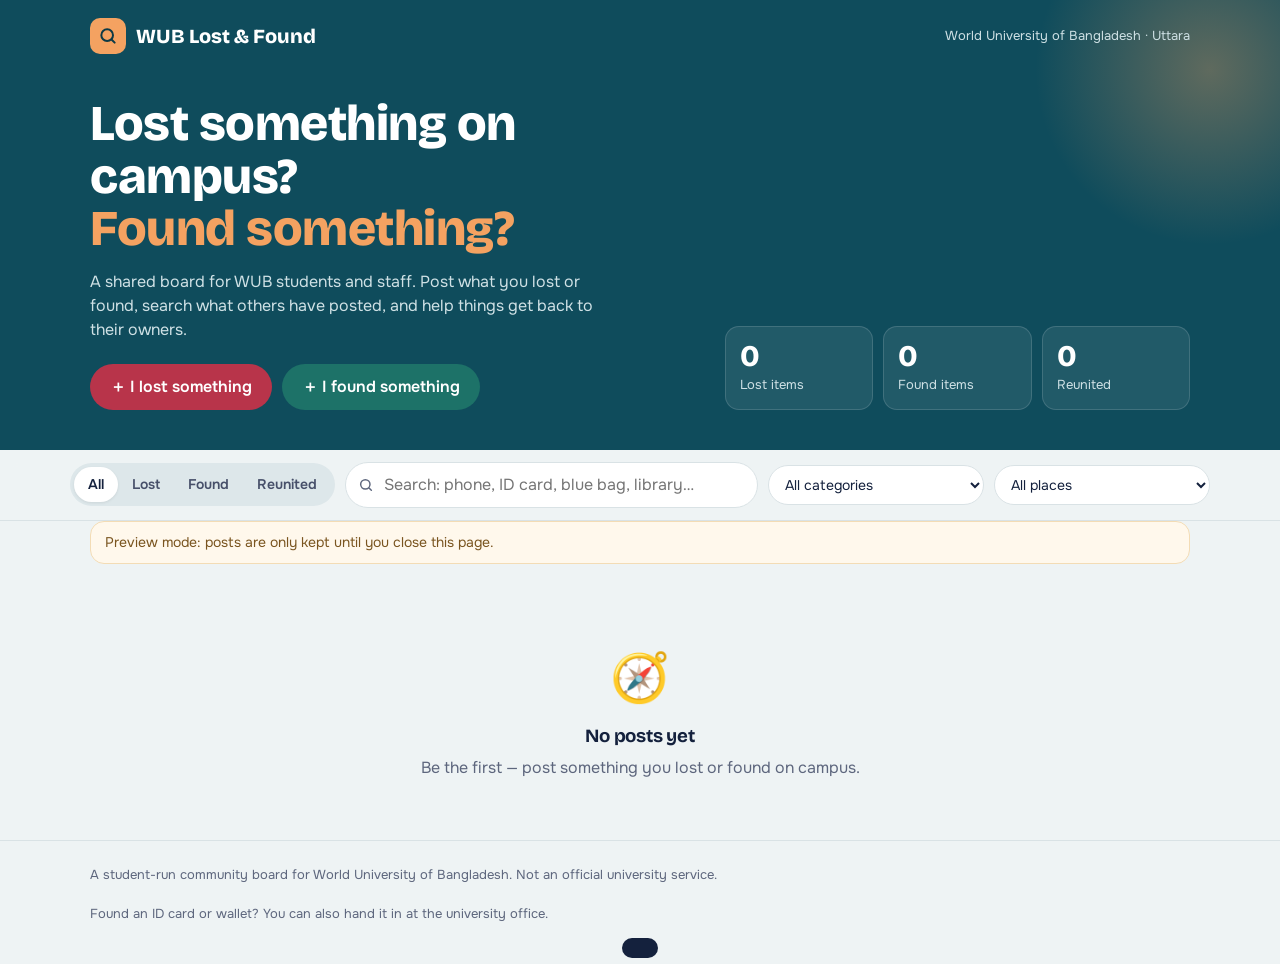
==== index.html @ e3fa084a "Add WUB Lost & Found website Co-Authored-By: Claude Opus 5.5 <noreply@anthropic.com> Claude-Session:" ====
<!DOCTYPE html>
<html lang="en">
<head>
<meta charset="UTF-8">
<meta name="viewport" content="width=device-width, initial-scale=1">
<title>WUB Lost & Found</title>
<link rel="preconnect" href="https://fonts.googleapis.com">
<link rel="preconnect" href="https://fonts.gstatic.com" crossorigin>
<link href="https://fonts.googleapis.com/css2?family=Bricolage+Grotesque:opsz,wght@12..96,600;12..96,800&family=Onest:wght@400;500;600&display=swap" rel="stylesheet">
<style>
:root{
  --ink:#14213d; --ink2:#47506a; --muted:#5d667d;
  --bg:#eef3f4; --card:#ffffff; --line:#d9e2e5;
  --brand:#0f4c5c; --brand2:#0b3a46;
  --lost:#b8344a; --lostbg:#fbe9eb;
  --found:#1d7268; --foundbg:#e3f4f1;
  --done:#5c636b; --donebg:#eceef0;
  --amber:#f4a261;
  --r:14px;
}
*{box-sizing:border-box}
html,body{margin:0}
body{font-family:"Onest",system-ui,sans-serif;color:var(--ink);background:var(--bg);line-height:1.5;-webkit-font-smoothing:antialiased}
h1,h2,h3{font-family:"Bricolage Grotesque","Onest",sans-serif;margin:0;letter-spacing:-.01em}
button,input,select,textarea{font:inherit;color:inherit}
button{cursor:pointer}
.wrap{max-width:1140px;margin:0 auto;padding:0 20px}

/* Header */
header.top{background:var(--brand);color:#fff;position:relative;overflow:hidden}
header.top::after{content:"";position:absolute;right:-120px;top:-120px;width:380px;height:380px;border-radius:50%;background:radial-gradient(circle,rgba(244,162,97,.35),transparent 65%)}
.nav{display:flex;align-items:center;justify-content:space-between;padding:18px 0;position:relative;z-index:1}
.logo{display:flex;align-items:center;gap:10px;font-weight:600}
.logo .mark{width:36px;height:36px;border-radius:10px;background:var(--amber);display:grid;place-items:center;color:var(--brand2)}
.logo b{font-family:"Bricolage Grotesque","Onest",sans-serif;font-size:20px;font-weight:800}
.hero{padding:26px 0 40px;position:relative;z-index:1;display:grid;grid-template-columns:1.3fr 1fr;gap:30px;align-items:end}
.hero h1{font-size:clamp(30px,5vw,50px);font-weight:800;line-height:1.05}
.hero h1 em{font-style:normal;color:var(--amber)}
.hero p{color:#cfe1e5;max-width:520px;margin:14px 0 22px}
.cta{display:flex;gap:10px;flex-wrap:wrap}
.btn{border:0;border-radius:999px;padding:11px 20px;font-weight:600;display:inline-flex;align-items:center;gap:8px;transition:transform .12s,box-shadow .12s}
.btn:active{transform:translateY(1px)}
.btn-lost{background:var(--lost);color:#fff}
.btn-found{background:var(--found);color:#fff}
.btn-ghost{background:transparent;border:1.5px solid var(--line);color:var(--ink)}
.btn-dark{background:var(--ink);color:#fff}
.btn:hover{box-shadow:0 6px 18px rgba(0,0,0,.15)}
.stats{display:grid;grid-template-columns:repeat(3,1fr);gap:10px}
.stat{background:rgba(255,255,255,.08);border:1px solid rgba(255,255,255,.14);border-radius:var(--r);padding:14px}
.stat .n{font-family:"Bricolage Grotesque","Onest",sans-serif;font-size:30px;font-weight:800;line-height:1}
.stat .l{font-size:13px;color:#cfe1e5;margin-top:4px}

/* Toolbar */
.toolbar{position:sticky;top:0;z-index:5;background:rgba(238,243,244,.94);backdrop-filter:blur(8px);border-bottom:1px solid var(--line)}
.tb{display:flex;gap:10px;align-items:center;padding:12px 0;flex-wrap:wrap}
.tabs{display:flex;background:#dde7ea;border-radius:999px;padding:4px}
.tab{border:0;background:transparent;padding:7px 14px;border-radius:999px;font-weight:600;font-size:14px;color:var(--ink2)}
.tab.on{background:#fff;color:var(--ink);box-shadow:0 1px 3px rgba(0,0,0,.08)}
.search{flex:1;min-width:200px;position:relative}
.search input{width:100%;padding:10px 14px 10px 38px;border:1.5px solid var(--line);border-radius:999px;background:#fff}
.search svg{position:absolute;left:13px;top:50%;transform:translateY(-50%);color:var(--muted)}
select.f{padding:9px 12px;border:1.5px solid var(--line);border-radius:999px;background:#fff;font-size:14px}

/* Grid */
main{padding:24px 0 60px}
.notice{background:#fff8ec;border:1px solid #f3dcb5;color:#7a5520;border-radius:var(--r);padding:10px 14px;font-size:14px;margin-bottom:18px;display:none}
.grid{display:grid;grid-template-columns:repeat(auto-fill,minmax(250px,1fr));gap:16px}
.card{background:var(--card);border:1px solid var(--line);border-radius:var(--r);overflow:hidden;display:flex;flex-direction:column;cursor:pointer;transition:transform .15s,box-shadow .15s;text-align:left;padding:0}
.card:hover{transform:translateY(-2px);box-shadow:0 10px 26px rgba(20,33,61,.09)}
.ph{aspect-ratio:4/3;background:#e4ecee;display:grid;place-items:center;position:relative;overflow:hidden}
.ph img{width:100%;height:100%;object-fit:cover}
.ph .ico{font-size:46px;opacity:.55}
.badge{position:absolute;left:10px;top:10px;font-size:12px;font-weight:700;padding:6px 12px;border-radius:999px;text-transform:uppercase;letter-spacing:.04em}
.b-lost{background:var(--lost);color:#fff}
.b-found{background:var(--found);color:#fff}
.b-done{background:var(--done);color:#fff}
.cb{padding:14px 14px 16px;display:flex;flex-direction:column;gap:6px;flex:1}
.cb h3{font-size:17px;font-weight:600;line-height:1.25}
.meta{font-size:13px;color:var(--muted);display:flex;gap:4px;align-items:center}
.cb p{font-size:14px;color:var(--ink2);margin:2px 0 0;display:-webkit-box;-webkit-line-clamp:2;-webkit-box-orient:vertical;overflow:hidden}
.card.resolved{opacity:.7}
.empty{text-align:center;padding:60px 20px;color:var(--muted);grid-column:1/-1}
.empty .big{font-size:48px}
.empty h3{color:var(--ink);margin:8px 0 6px}

/* Modal */
.ov{position:fixed;inset:0;background:rgba(20,33,61,.5);display:none;align-items:flex-start;justify-content:center;z-index:20;padding:30px 14px;overflow-y:auto}
.ov.show{display:flex}
.modal{background:#fff;border-radius:18px;width:100%;max-width:580px;box-shadow:0 30px 70px rgba(0,0,0,.25);overflow:hidden}
.mh{display:flex;justify-content:space-between;align-items:center;padding:18px 22px;border-bottom:1px solid var(--line)}
.mh h2{font-size:22px}
.x{border:0;background:#e9eff1;width:34px;height:34px;border-radius:50%;font-size:18px}
.mb{padding:20px 22px}
.seg{display:grid;grid-template-columns:1fr 1fr;gap:8px;margin-bottom:16px}
.seg label{border:2px solid var(--line);border-radius:12px;padding:12px;cursor:pointer;display:flex;gap:10px;align-items:center;font-weight:600}
.seg input{display:none}
.seg label.lost:has(input:checked){border-color:var(--lost);background:var(--lostbg)}
.seg label.found:has(input:checked){border-color:var(--found);background:var(--foundbg)}
.seg small{display:block;font-weight:400;color:var(--muted);font-size:12px}
.fld{margin-bottom:14px}
.fld label{display:block;font-size:13px;font-weight:600;margin-bottom:5px;color:var(--ink2)}
.fld input,.fld select,.fld textarea{width:100%;padding:10px 12px;border:1.5px solid var(--line);border-radius:10px;background:#fff}
.fld input:focus,.fld select:focus,.fld textarea:focus,.search input:focus{outline:none;border-color:var(--brand)}
.row2{display:grid;grid-template-columns:1fr 1fr;gap:12px}
.hint{font-size:12px;color:var(--muted);margin-top:4px}
.drop{border:2px dashed var(--line);border-radius:12px;padding:16px;text-align:center;color:var(--muted);font-size:14px;cursor:pointer;position:relative}
.drop img{max-height:160px;border-radius:8px;display:block;margin:0 auto 8px}
.drop input{position:absolute;inset:0;opacity:0;cursor:pointer}
.tip{background:#eef6f7;border-radius:10px;padding:10px 12px;font-size:13px;color:var(--brand2);margin-bottom:14px}
.mf{display:flex;justify-content:flex-end;gap:10px;padding:14px 22px;border-top:1px solid var(--line);background:#f6f9fa}
.err{color:var(--lost);font-size:13px;margin-right:auto;align-self:center}

/* Detail */
.dimg{width:100%;max-height:340px;object-fit:cover;display:block;background:#e4ecee}
.dl{display:grid;grid-template-columns:110px 1fr;gap:8px 12px;font-size:14px;margin:14px 0}
.dl dt{color:var(--muted)}
.dl dd{margin:0}
.contact{background:#eef3f4;border-radius:12px;padding:14px;display:flex;justify-content:space-between;align-items:center;gap:10px;flex-wrap:wrap}
.contact b{font-size:16px;word-break:break-all}
.desc{white-space:pre-wrap;color:var(--ink2);font-size:15px}

footer{border-top:1px solid var(--line);padding:24px 0 40px;font-size:13px;color:var(--muted)}
footer .wrap{display:flex;justify-content:space-between;gap:20px;flex-wrap:wrap}
.toast{position:fixed;bottom:22px;left:50%;transform:translateX(-50%) translateY(80px);background:var(--ink);color:#fff;padding:10px 18px;border-radius:999px;font-size:14px;transition:transform .25s;z-index:30}
.toast.show{transform:translateX(-50%) translateY(0)}

@media (max-width:760px){
  .hero{grid-template-columns:1fr}
  .row2{grid-template-columns:1fr}
  .dl{grid-template-columns:90px 1fr}
}
</style>
</head>
<body>

<header class="top">
  <div class="wrap">
    <div class="nav">
      <div class="logo"><span class="mark">
        <svg width="20" height="20" viewBox="0 0 24 24" fill="none" stroke="currentColor" stroke-width="2.4" stroke-linecap="round"><circle cx="11" cy="11" r="7"/><path d="m20 20-3.5-3.5"/></svg>
      </span><b>WUB Lost &amp; Found</b></div>
      <span style="font-size:13px;color:#cfe1e5">World University of Bangladesh · Uttara</span>
    </div>
    <div class="hero">
      <div>
        <h1>Lost something on campus?<br><em>Found something?</em></h1>
        <p>A shared board for WUB students and staff. Post what you lost or found, search what others have posted, and help things get back to their owners.</p>
        <div class="cta">
          <button class="btn btn-lost" data-new="lost">＋ I lost something</button>
          <button class="btn btn-found" data-new="found">＋ I found something</button>
        </div>
      </div>
      <div class="stats">
        <div class="stat"><div class="n" id="sLost">0</div><div class="l">Lost items</div></div>
        <div class="stat"><div class="n" id="sFound">0</div><div class="l">Found items</div></div>
        <div class="stat"><div class="n" id="sDone">0</div><div class="l">Reunited</div></div>
      </div>
    </div>
  </div>
</header>

<div class="toolbar">
  <div class="wrap tb">
    <div class="tabs" role="tablist">
      <button class="tab on" data-tab="all">All</button>
      <button class="tab" data-tab="lost">Lost</button>
      <button class="tab" data-tab="found">Found</button>
      <button class="tab" data-tab="resolved">Reunited</button>
    </div>
    <div class="search">
      <svg width="16" height="16" viewBox="0 0 24 24" fill="none" stroke="currentColor" stroke-width="2.2" stroke-linecap="round"><circle cx="11" cy="11" r="7"/><path d="m20 20-3.5-3.5"/></svg>
      <input id="q" type="search" placeholder="Search: phone, ID card, blue bag, library…">
    </div>
    <select class="f" id="fCat"><option value="">All categories</option></select>
    <select class="f" id="fLoc"><option value="">All places</option></select>
  </div>
</div>

<main class="wrap">
  <div class="notice" id="notice"></div>
  <div class="grid" id="grid"></div>
</main>

<footer>
  <div class="wrap">
    <div>A student-run community board for World University of Bangladesh. Not an official university service.</div>
    <div>Found an ID card or wallet? You can also hand it in at the university office.</div>
  </div>
</footer>

<!-- Post form -->
<div class="ov" id="ovForm">
  <form class="modal" id="form" novalidate>
    <div class="mh"><h2 id="formTitle">New post</h2><button type="button" class="x" data-close>×</button></div>
    <div class="mb">
      <div class="seg">
        <label class="lost"><input type="radio" name="type" value="lost"><span>😟</span><span>I lost it<small>Ask people to look out</small></span></label>
        <label class="found"><input type="radio" name="type" value="found"><span>🙌</span><span>I found it<small>Help it get back home</small></span></label>
      </div>
      <div class="tip" id="tip"></div>
      <div class="fld"><label for="title">What is it? *</label><input id="title" name="title" maxlength="80" placeholder="e.g. Black Samsung phone with cracked cover"></div>
      <div class="row2">
        <div class="fld"><label for="category">Category *</label><select id="category" name="category"></select></div>
        <div class="fld"><label for="date">Date *</label><input id="date" name="date" type="date"></div>
      </div>
      <div class="row2">
        <div class="fld"><label for="location">Where on campus? *</label><select id="location" name="location"></select></div>
        <div class="fld"><label for="place">Exact spot</label><input id="place" name="place" maxlength="60" placeholder="e.g. Room 504, 3rd floor"></div>
      </div>
      <div class="fld"><label for="desc">Description</label><textarea id="desc" name="desc" rows="3" maxlength="600" placeholder="Colour, brand, marks, what was inside…"></textarea>
        <div class="hint" id="descHint"></div></div>
      <div class="fld"><label>Photo (optional)</label>
        <div class="drop" id="drop"><span id="dropTxt">📷 Tap to add a photo</span><input type="file" id="photo" accept="image/*"></div>
      </div>
      <div class="row2">
        <div class="fld"><label for="contactName">Your name *</label><input id="contactName" name="contactName" maxlength="50"></div>
        <div class="fld"><label for="dept">Department</label><select id="dept" name="dept"></select></div>
      </div>
      <div class="fld"><label for="contact">How can people reach you? *</label><input id="contact" name="contact" maxlength="80" placeholder="Phone, WhatsApp, email or Facebook">
        <div class="hint">This is shown on your post so the owner or finder can contact you.</div></div>
    </div>
    <div class="mf"><span class="err" id="err"></span><button type="button" class="btn btn-ghost" data-close>Cancel</button><button type="submit" class="btn btn-dark" id="submit">Post it</button></div>
  </form>
</div>

<!-- Detail -->
<div class="ov" id="ovDetail"><div class="modal" id="detail"></div></div>

<div class="toast" id="toast"></div>

<script>
const CATS = [
  ["phone","📱","Mobile phone"],["wallet","👛","Wallet / Money"],["id","🪪","ID card / Documents"],
  ["keys","🔑","Keys"],["bag","🎒","Bag / Backpack"],["books","📚","Books / Notes"],
  ["electronics","💻","Laptop / Electronics"],["earbuds","🎧","Earbuds / Headphones"],
  ["clothing","🧥","Clothing / Accessories"],["jewelry","💍","Jewellery / Watch"],
  ["bottle","🥤","Water bottle / Tiffin"],["umbrella","☂️","Umbrella"],["other","📦","Other"]
];
const LOCS = ["Classroom","Library","Cafeteria / Canteen","Auditorium","Computer / Science lab","Washroom","Corridor / Stairs / Lift","Main gate / Reception","Parking area","University bus / Transport","Prayer room","Sports / Common room","Outside campus (nearby)","Other"];
const DEPTS = ["","Business Administration","Tourism & Hospitality Management","English","Law","Media Studies & Journalism","Education","Pharmacy","Architecture","Biomedical Engineering & Public Health","Computer Science & Engineering","Textile Engineering & Fashion Design","Mechatronics","Mechanical","Automobile","Electrical & Electronic","Civil","Staff / Faculty member","Visitor"];
const catOf = k => CATS.find(c=>c[0]===k) || CATS[CATS.length-1];

const $ = s => document.querySelector(s);
const el = (tag, attrs={}, ...kids) => { const e=document.createElement(tag); for(const[k,v] of Object.entries(attrs)){ if(k==="class") e.className=v; else if(k==="text") e.textContent=v; else if(k.startsWith("on")) e.addEventListener(k.slice(2),v); else e.setAttribute(k,v);} for(const k of kids) if(k!=null) e.append(k); return e; };

// Fill selects
const opt = (v,t)=>el("option",{value:v,text:t});
CATS.forEach(c=>{ $("#fCat").append(opt(c[0],c[1]+" "+c[2])); $("#category").append(opt(c[0],c[1]+" "+c[2])); });
LOCS.forEach(l=>{ $("#fLoc").append(opt(l,l)); $("#location").append(opt(l,l)); });
DEPTS.forEach(d=>$("#dept").append(opt(d,d||"— Select —")));
$("#category").prepend(opt("","— Select —")); $("#category").value="";
$("#location").prepend(opt("","— Select —")); $("#location").value="";

// State
let posts = [];          // [{id, ...data}]
let db = null, user = null, myId = null, amOwner = false, canWrite = true, assets = null;
let filter = {tab:"all", q:"", cat:"", loc:""};
let localMode = true;

function toast(msg){ const t=$("#toast"); t.textContent=msg; t.classList.add("show"); clearTimeout(t._h); t._h=setTimeout(()=>t.classList.remove("show"),2600); }
function notice(msg){ const n=$("#notice"); if(!msg){n.style.display="none";return;} n.textContent=msg; n.style.display="block"; }
function fmtDate(d){ if(!d) return ""; try{ return new Date(d+"T00:00:00").toLocaleDateString("en-GB",{day:"numeric",month:"short",year:"numeric"});}catch(e){return d;} }
function ago(ts){ if(!ts) return ""; const s=(Date.now()-ts)/1000; if(s<60) return "just now"; if(s<3600) return Math.floor(s/60)+" min ago"; if(s<86400) return Math.floor(s/3600)+" h ago"; const d=Math.floor(s/86400); return d<30? d+" day"+(d>1?"s":"")+" ago" : new Date(ts).toLocaleDateString("en-GB"); }
function photoSrc(p){ if(!p.photo) return null; if(typeof p.photo.assetId==="string" && /^[A-Za-z0-9_-]+$/.test(p.photo.assetId)) return "/_blob/"+p.photo.assetId; if(typeof p.photo.dataUrl==="string" && p.photo.dataUrl.startsWith("data:image/")) return p.photo.dataUrl; return null; }
function canManage(p){ return amOwner || (myId && p.authorId===myId) || (localMode); }

// Render
function render(){
  const q = filter.q.trim().toLowerCase();
  const open = posts.filter(p=>p.status!=="resolved");
  $("#sLost").textContent = open.filter(p=>p.type==="lost").length;
  $("#sFound").textContent = open.filter(p=>p.type==="found").length;
  $("#sDone").textContent = posts.filter(p=>p.status==="resolved").length;

  let list = posts.filter(p=>{
    if(filter.tab==="resolved"){ if(p.status!=="resolved") return false; }
    else { if(p.status==="resolved" && filter.tab!=="all") return false; if(filter.tab!=="all" && p.type!==filter.tab) return false; }
    if(filter.cat && p.category!==filter.cat) return false;
    if(filter.loc && p.location!==filter.loc) return false;
    if(q){ const hay=[p.title,p.desc,p.place,p.location,catOf(p.category)[2]].join(" ").toLowerCase(); if(!q.split(/\s+/).every(w=>hay.includes(w))) return false; }
    return true;
  });
  if(filter.tab==="all") list.sort((a,b)=>(a.status==="resolved")-(b.status==="resolved") || (b.createdAt||0)-(a.createdAt||0));

  const g=$("#grid"); g.replaceChildren();
  if(!list.length){
    const none = !posts.length;
    g.append(el("div",{class:"empty"},
      el("div",{class:"big",text: none?"🧭":"🔍"}),
      el("h3",{text: none?"No posts yet":"Nothing matches"}),
      el("div",{text: none?"Be the first — post something you lost or found on campus.":"Try a different word, or clear the filters."})
    ));
    return;
  }
  for(const p of list){
    const c=catOf(p.category), src=photoSrc(p), done=p.status==="resolved";
    const ph=el("div",{class:"ph"});
    if(src) ph.append(el("img",{src,alt:"",loading:"lazy"})); else ph.append(el("span",{class:"ico",text:c[1]}));
    ph.append(el("span",{class:"badge "+(done?"b-done":p.type==="lost"?"b-lost":"b-found"),text: done?"Reunited":p.type}));
    g.append(el("button",{class:"card"+(done?" resolved":""),onclick:()=>openDetail(p.id)},
      ph,
      el("div",{class:"cb"},
        el("h3",{text:p.title}),
        el("div",{class:"meta",text:"📍 "+p.location+(p.place?" · "+p.place:"")}),
        el("div",{class:"meta",text:"🗓 "+fmtDate(p.date)+"  ·  "+ago(p.createdAt)}),
        p.desc? el("p",{text:p.desc}) : null
      )
    ));
  }
}

// Filters
document.querySelectorAll(".tab").forEach(b=>b.addEventListener("click",()=>{ document.querySelectorAll(".tab").forEach(x=>x.classList.toggle("on",x===b)); filter.tab=b.dataset.tab; render(); }));
$("#q").addEventListener("input",e=>{filter.q=e.target.value;render();});
$("#fCat").addEventListener("change",e=>{filter.cat=e.target.value;render();});
$("#fLoc").addEventListener("change",e=>{filter.loc=e.target.value;render();});

// Modals
function openOv(id){ $(id).classList.add("show"); document.body.style.overflow="hidden"; }
function closeOv(){ document.querySelectorAll(".ov").forEach(o=>o.classList.remove("show")); document.body.style.overflow=""; }
document.querySelectorAll(".ov").forEach(o=>o.addEventListener("click",e=>{ if(e.target===o || e.target.closest("[data-close]")) closeOv(); }));
document.addEventListener("keydown",e=>{ if(e.key==="Escape") closeOv(); });

// Form
let photoBlob=null, photoData=null;
function setType(t){
  $$type(t);
  $("#tip").textContent = t==="found"
    ? "Tip: for ID cards, wallets and phones, don't post every detail (like the ID number or what's inside). Ask the person who contacts you to describe it, so you know it's really theirs."
    : "Tip: add details only the owner would know in your head, but a clear description and photo help people spot it.";
  $("#descHint").textContent = t==="found" ? "Keep one identifying detail secret to check the real owner." : "";
  $("#formTitle").textContent = t==="found" ? "Report a found item" : "Report a lost item";
}
function $$type(t){ document.querySelectorAll('input[name=type]').forEach(r=>r.checked=(r.value===t)); }
document.querySelectorAll('input[name=type]').forEach(r=>r.addEventListener("change",()=>setType(r.value)));
document.querySelectorAll("[data-new]").forEach(b=>b.addEventListener("click",()=>openForm(b.dataset.new)));

function openForm(t){
  if(!canWrite){ toast("You can view posts, but you don't have permission to post on this page."); return; }
  $("#form").reset(); photoBlob=null; photoData=null; $("#err").textContent="";
  $("#drop").querySelector("img")?.remove(); $("#dropTxt").textContent="📷 Tap to add a photo";
  {const t=new Date();t.setMinutes(t.getMinutes()-t.getTimezoneOffset());$("#date").value=t.toISOString().slice(0,10);}
  try{ const saved=JSON.parse(localStorage.getItem("wublf-me")||"{}"); if(saved.n) $("#contactName").value=saved.n; if(saved.c) $("#contact").value=saved.c; if(saved.d) $("#dept").value=saved.d; }catch(e){}
  setType(t); openOv("#ovForm"); setTimeout(()=>$("#title").focus(),50);
}

$("#photo").addEventListener("change",async e=>{
  const f=e.target.files[0]; if(!f) return;
  if(!f.type.startsWith("image/")){ toast("Please choose an image."); return; }
  try{
    const r = await shrink(f, 1000, 0.8);
    photoBlob=r.blob; photoData=r.dataUrl;
    const d=$("#drop"); d.querySelector("img")?.remove();
    d.prepend(el("img",{src:r.dataUrl,alt:"Preview"})); $("#dropTxt").textContent="Tap to change photo";
  }catch(err){ toast("Couldn't read that image."); }
});
function shrink(file,max,q){
  return new Promise((res,rej)=>{
    const img=new Image(); const url=URL.createObjectURL(file);
    img.onload=()=>{ let {width:w,height:h}=img; const s=Math.min(1,max/Math.max(w,h)); w=Math.round(w*s); h=Math.round(h*s);
      const cv=document.createElement("canvas"); cv.width=w; cv.height=h; cv.getContext("2d").drawImage(img,0,0,w,h); URL.revokeObjectURL(url);
      const dataUrl=cv.toDataURL("image/jpeg",q); cv.toBlob(b=>res({blob:b,dataUrl}),"image/jpeg",q); };
    img.onerror=rej; img.src=url;
  });
}
async function smallDataUrl(){ // fallback embed, keep doc well under 256 KiB
  if(!photoData) return null;
  if(photoData.length<170000) return photoData;
  const img=new Image(); img.src=photoData; await img.decode();
  const s=Math.min(1,560/Math.max(img.width,img.height)); const cv=document.createElement("canvas");
  cv.width=Math.round(img.width*s); cv.height=Math.round(img.height*s); cv.getContext("2d").drawImage(img,0,0,cv.width,cv.height);
  const d=cv.toDataURL("image/jpeg",0.7); return d.length<200000? d : null;
}

$("#form").addEventListener("submit",async e=>{
  e.preventDefault();
  const f=e.target, v=n=>(f.elements[n].value||"").trim();
  const type=f.querySelector('input[name=type]:checked')?.value;
  const need=[["title","what the item is"],["category","a category"],["date","the date"],["location","where on campus"],["contactName","your name"],["contact","how to reach you"]];
  if(!type){ $("#err").textContent="Choose lost or found."; return; }
  for(const [n,label] of need){ if(!v(n)){ $("#err").textContent="Please add "+label+"."; f.elements[n].focus(); return; } }
  const btn=$("#submit"); btn.disabled=true; btn.textContent="Posting…"; $("#err").textContent="";
  try{
    let photo=null;
    if(photoBlob && assets){ try{ const a=await assets.upload(photoBlob); photo={assetId:a.id}; }catch(err){ /* fall back */ } }
    if(photoBlob && !photo){ const d=await smallDataUrl(); if(d) photo={dataUrl:d}; }
    const data={ type, title:v("title"), category:v("category"), date:v("date"), location:v("location"), place:v("place"),
      desc:v("desc"), contactName:v("contactName"), contact:v("contact"), dept:v("dept"),
      photo, status:"open", authorId:myId||null, createdAt:Date.now() };
    try{ localStorage.setItem("wublf-me",JSON.stringify({n:data.contactName,c:data.contact,d:data.dept})); }catch(e){}
    if(db){ await db.collection("posts").add(data); }
    else { posts.unshift({id:"local-"+Date.now(),...data}); render(); }
    closeOv(); toast(type==="lost"?"Posted. Fingers crossed! 🤞":"Posted. Thanks for helping! 🙌");
  }catch(err){
    if(err && err.code==="invalid_argument"){ canWrite=false; $("#err").textContent="You don't have permission to post here."; }
    else if(err && err.code==="quota_exceeded"){ $("#err").textContent="The board is full. Ask the owner to clear old posts."; }
    else $("#err").textContent="Couldn't post right now. Please try again.";
  }finally{ btn.disabled=false; btn.textContent="Post it"; }
});

// Detail
function openDetail(id){
  const p=posts.find(x=>x.id===id); if(!p) return;
  const c=catOf(p.category), src=photoSrc(p), done=p.status==="resolved";
  const m=$("#detail"); m.replaceChildren();
  m.append(el("div",{class:"mh"},
    el("div",{}, el("span",{class:"badge "+(done?"b-done":p.type==="lost"?"b-lost":"b-found"),style:"position:static;display:inline-block;margin-bottom:6px",text:done?"Reunited":p.type}), el("h2",{text:p.title})),
    el("button",{class:"x",type:"button","data-close":"",text:"×"})));
  if(src) m.append(el("img",{class:"dimg",src,alt:p.title}));
  const dl=el("dl",{class:"dl"});
  const add=(k,val)=>{ if(val){ dl.append(el("dt",{text:k}),el("dd",{text:val})); } };
  add("Category",c[1]+" "+c[2]); add(p.type==="lost"?"Lost at":"Found at",p.location+(p.place?" — "+p.place:""));
  add("Date",fmtDate(p.date)); add("Posted",ago(p.createdAt)); add("Posted by",p.contactName+(p.dept?" · "+p.dept:""));
  const body=el("div",{class:"mb"}, dl);
  if(p.desc) body.append(el("div",{class:"desc",text:p.desc}));
  if(!done){
    const copyBtn=el("button",{class:"btn btn-dark",type:"button",text:"Copy",onclick:async()=>{ try{ await navigator.clipboard.writeText(p.contact); toast("Copied"); }catch(e){ toast("Select the text to copy it"); } }});
    body.append(el("div",{style:"height:14px"}),
      el("div",{class:"contact"}, el("div",{}, el("div",{style:"font-size:12px;color:var(--muted)",text: p.type==="lost"?"Seen it? Contact the owner":"Is it yours? Contact the finder"}), el("b",{text:p.contact})), copyBtn));
    if(p.type==="found") body.append(el("div",{class:"hint",style:"margin-top:8px",text:"Be ready to describe the item so the finder knows it's yours."}));
  } else {
    body.append(el("div",{class:"tip",style:"margin-top:14px",text:"🎉 This item has been returned to its owner."}));
  }
  m.append(body);
  if(canManage(p) && canWrite){
    const foot=el("div",{class:"mf"});
    foot.append(el("button",{class:"btn btn-ghost",type:"button",text:"Delete post",style:"margin-right:auto;color:var(--lost)",onclick:()=>confirmDel(p,foot)}));
    foot.append(el("button",{class:"btn btn-found",type:"button",text: done?"Mark as still open":"✓ Mark as reunited",onclick:()=>setStatus(p, done?"open":"resolved")}));
    m.append(foot);
  }
  openOv("#ovDetail");
}
function confirmDel(p,foot){
  foot.replaceChildren(el("span",{class:"err",style:"color:var(--ink2)",text:"Delete this post for everyone?"}),
    el("button",{class:"btn btn-ghost",type:"button",text:"Keep",onclick:()=>openDetail(p.id)}),
    el("button",{class:"btn btn-lost",type:"button",text:"Delete",onclick:async()=>{
      try{ if(db) await db.collection("posts").doc(p.id).delete(); else { posts=posts.filter(x=>x.id!==p.id); render(); } closeOv(); toast("Post deleted"); }
      catch(e){ toast("Couldn't delete it."); }
    }}));
}
async function setStatus(p,status){
  try{ if(db) await db.collection("posts").doc(p.id).update({status}); else { p.status=status; render(); }
    closeOv(); toast(status==="resolved"?"Marked as reunited 🎉":"Marked as open"); }
  catch(e){ toast("Couldn't update it."); }
}

render();

// Connect to shared storage
(async function connect(){
  if(!window.claude || typeof window.claude.use!=="function"){ notice("Preview mode: posts are only kept until you close this page."); return; }
  try{ user = await window.claude.use("user"); }catch(e){ user=null; }
  try{ db = await window.claude.use("db"); }catch(e){ db=null; }
  if(!db){ notice("Preview mode: sign in to see and share posts. Anything posted now is only kept until you close this page."); return; }
  localMode=false;
  try{ myId = user ? await user.id() : null; }catch(e){}
  try{ amOwner = user ? !!(await user.isOwner()) : false; }catch(e){}
  try{ const w = user ? await user.can("data.write") : null; if(w===false) canWrite=false; }catch(e){}
  try{ assets = await window.claude.use("assets"); }catch(e){ assets=null; }
  if(!canWrite){ document.querySelectorAll("[data-new]").forEach(b=>b.style.display="none"); }

  $("#grid").replaceChildren(el("div",{class:"empty"},el("div",{class:"big",text:"⏳"}),el("h3",{text:"Loading posts…"})));
  let timer=setTimeout(()=>notice("Posts can't be reached right now. They'll appear when the connection is back."),10000);
  db.collection("posts").orderBy("createdAt","desc").limit(500).onSnapshot(snap=>{
    posts = snap.docs.map(d=>{ const x=d.data()||{}; return {id:d.id, ...x}; })
      .filter(p=>(p.type==="lost"||p.type==="found") && typeof p.title==="string");
    if(!snap.metadata.fromCache){ clearTimeout(timer); notice(""); }
    render();
  }, err=>{ clearTimeout(timer); notice("Posts can't be loaded right now."); render(); });
})();
</script>
</body>
</html>
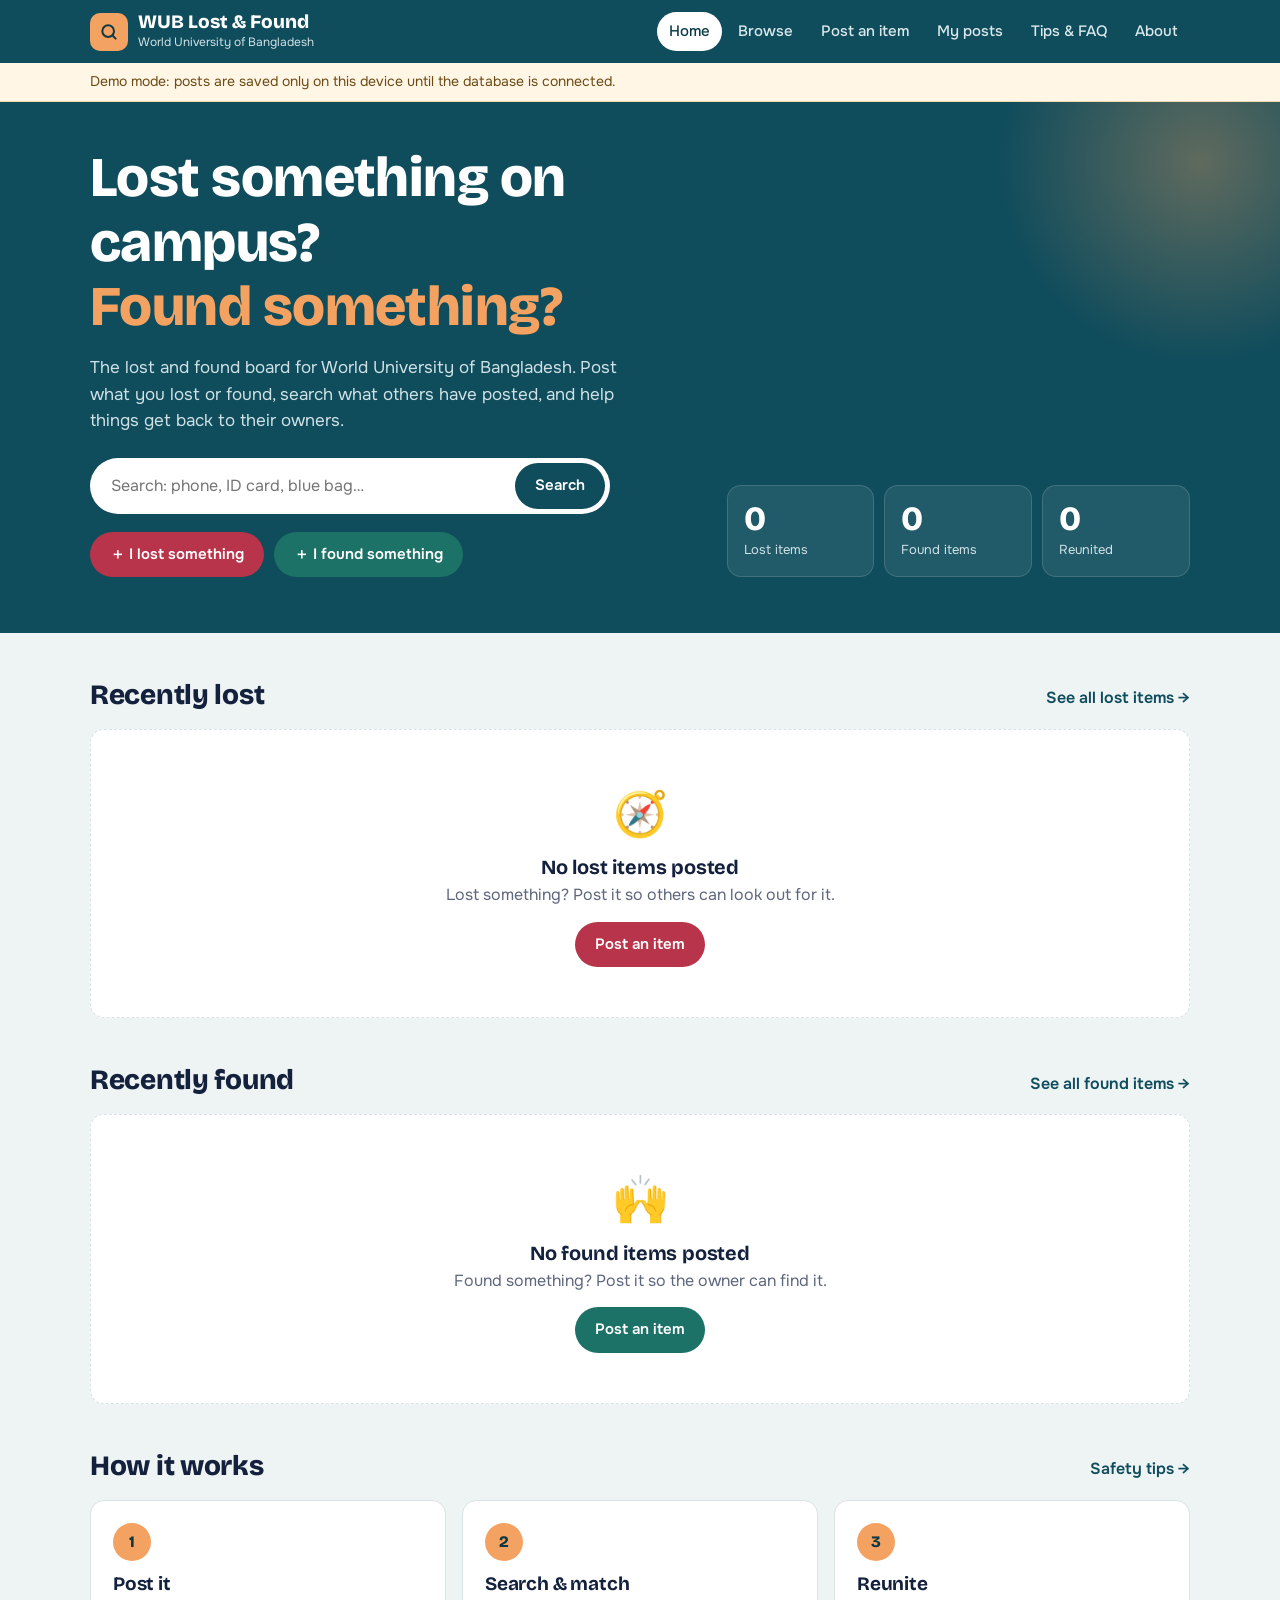
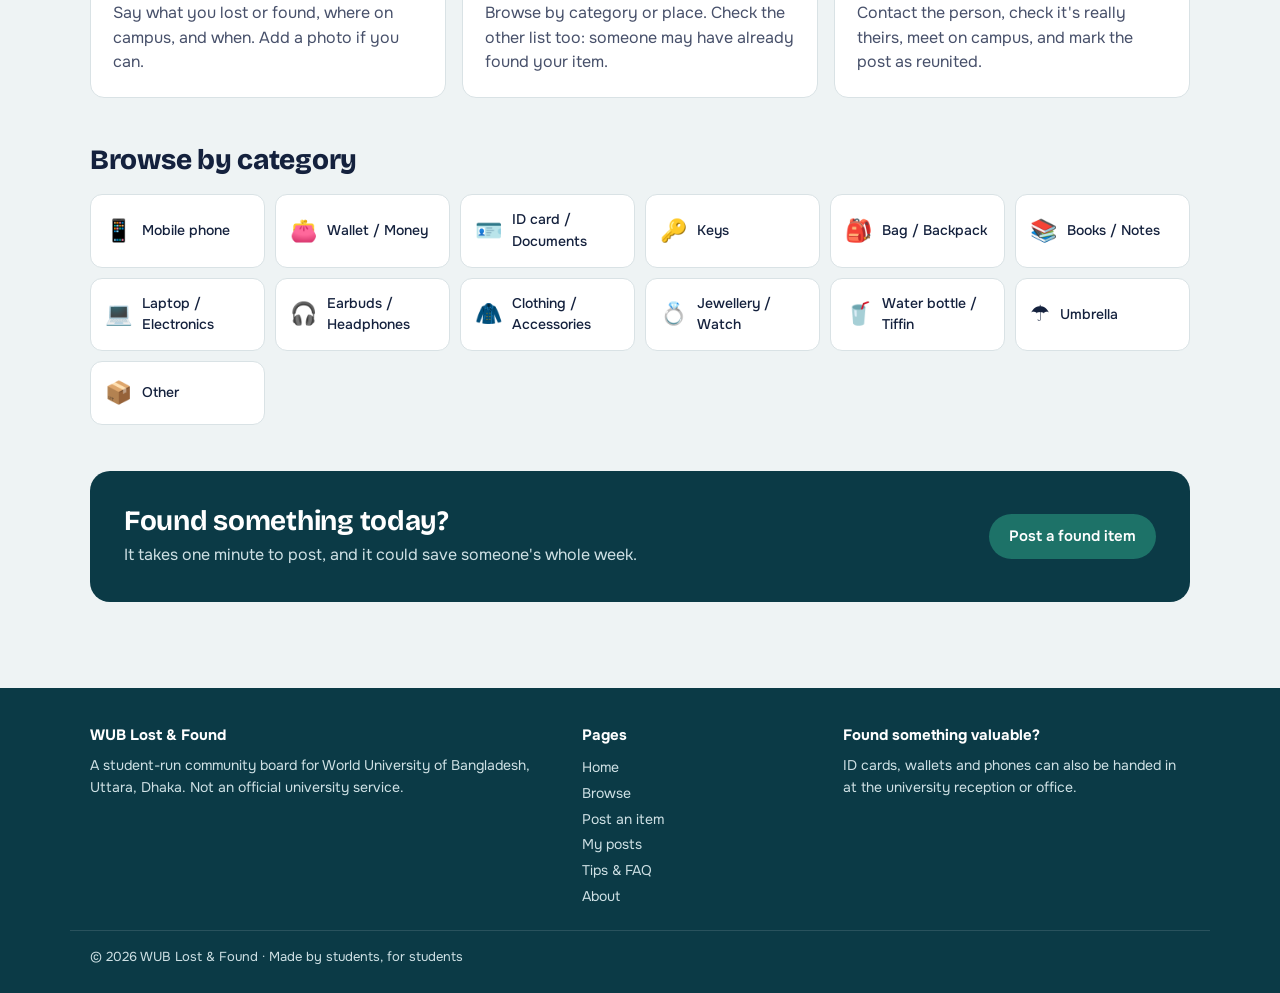
==== commit c9b749f4: "Turn into a full multi-page website Home, browse, post, item details, my posts, tips & FAQ, about an" ====
--- a/index.html
+++ b/index.html
@@ -3,471 +3,106 @@
 <head>
 <meta charset="UTF-8">
 <meta name="viewport" content="width=device-width, initial-scale=1">
-<title>WUB Lost & Found</title>
+<title>WUB Lost __TITLE__amp; Found · World University of Bangladesh</title>
+<meta name="description" content="Lost and found board for World University of Bangladesh students. Post lost or found items on campus and help them get back to their owners.">
+<meta name="theme-color" content="#0f4c5c">
+<link rel="icon" href="data:image/svg+xml,%3Csvg xmlns='http://www.w3.org/2000/svg' viewBox='0 0 32 32'%3E%3Crect width='32' height='32' rx='8' fill='%23f4a261'/%3E%3Ccircle cx='14.5' cy='14.5' r='7' fill='none' stroke='%230b3a46' stroke-width='3'/%3E%3Cpath d='m20 20 5 5' stroke='%230b3a46' stroke-width='3' stroke-linecap='round'/%3E%3C/svg%3E">
 <link rel="preconnect" href="https://fonts.googleapis.com">
 <link rel="preconnect" href="https://fonts.gstatic.com" crossorigin>
 <link href="https://fonts.googleapis.com/css2?family=Bricolage+Grotesque:opsz,wght@12..96,600;12..96,800&family=Onest:wght@400;500;600&display=swap" rel="stylesheet">
-<style>
-:root{
-  --ink:#14213d; --ink2:#47506a; --muted:#5d667d;
-  --bg:#eef3f4; --card:#ffffff; --line:#d9e2e5;
-  --brand:#0f4c5c; --brand2:#0b3a46;
-  --lost:#b8344a; --lostbg:#fbe9eb;
-  --found:#1d7268; --foundbg:#e3f4f1;
-  --done:#5c636b; --donebg:#eceef0;
-  --amber:#f4a261;
-  --r:14px;
-}
-*{box-sizing:border-box}
-html,body{margin:0}
-body{font-family:"Onest",system-ui,sans-serif;color:var(--ink);background:var(--bg);line-height:1.5;-webkit-font-smoothing:antialiased}
-h1,h2,h3{font-family:"Bricolage Grotesque","Onest",sans-serif;margin:0;letter-spacing:-.01em}
-button,input,select,textarea{font:inherit;color:inherit}
-button{cursor:pointer}
-.wrap{max-width:1140px;margin:0 auto;padding:0 20px}
-
-/* Header */
-header.top{background:var(--brand);color:#fff;position:relative;overflow:hidden}
-header.top::after{content:"";position:absolute;right:-120px;top:-120px;width:380px;height:380px;border-radius:50%;background:radial-gradient(circle,rgba(244,162,97,.35),transparent 65%)}
-.nav{display:flex;align-items:center;justify-content:space-between;padding:18px 0;position:relative;z-index:1}
-.logo{display:flex;align-items:center;gap:10px;font-weight:600}
-.logo .mark{width:36px;height:36px;border-radius:10px;background:var(--amber);display:grid;place-items:center;color:var(--brand2)}
-.logo b{font-family:"Bricolage Grotesque","Onest",sans-serif;font-size:20px;font-weight:800}
-.hero{padding:26px 0 40px;position:relative;z-index:1;display:grid;grid-template-columns:1.3fr 1fr;gap:30px;align-items:end}
-.hero h1{font-size:clamp(30px,5vw,50px);font-weight:800;line-height:1.05}
-.hero h1 em{font-style:normal;color:var(--amber)}
-.hero p{color:#cfe1e5;max-width:520px;margin:14px 0 22px}
-.cta{display:flex;gap:10px;flex-wrap:wrap}
-.btn{border:0;border-radius:999px;padding:11px 20px;font-weight:600;display:inline-flex;align-items:center;gap:8px;transition:transform .12s,box-shadow .12s}
-.btn:active{transform:translateY(1px)}
-.btn-lost{background:var(--lost);color:#fff}
-.btn-found{background:var(--found);color:#fff}
-.btn-ghost{background:transparent;border:1.5px solid var(--line);color:var(--ink)}
-.btn-dark{background:var(--ink);color:#fff}
-.btn:hover{box-shadow:0 6px 18px rgba(0,0,0,.15)}
-.stats{display:grid;grid-template-columns:repeat(3,1fr);gap:10px}
-.stat{background:rgba(255,255,255,.08);border:1px solid rgba(255,255,255,.14);border-radius:var(--r);padding:14px}
-.stat .n{font-family:"Bricolage Grotesque","Onest",sans-serif;font-size:30px;font-weight:800;line-height:1}
-.stat .l{font-size:13px;color:#cfe1e5;margin-top:4px}
-
-/* Toolbar */
-.toolbar{position:sticky;top:0;z-index:5;background:rgba(238,243,244,.94);backdrop-filter:blur(8px);border-bottom:1px solid var(--line)}
-.tb{display:flex;gap:10px;align-items:center;padding:12px 0;flex-wrap:wrap}
-.tabs{display:flex;background:#dde7ea;border-radius:999px;padding:4px}
-.tab{border:0;background:transparent;padding:7px 14px;border-radius:999px;font-weight:600;font-size:14px;color:var(--ink2)}
-.tab.on{background:#fff;color:var(--ink);box-shadow:0 1px 3px rgba(0,0,0,.08)}
-.search{flex:1;min-width:200px;position:relative}
-.search input{width:100%;padding:10px 14px 10px 38px;border:1.5px solid var(--line);border-radius:999px;background:#fff}
-.search svg{position:absolute;left:13px;top:50%;transform:translateY(-50%);color:var(--muted)}
-select.f{padding:9px 12px;border:1.5px solid var(--line);border-radius:999px;background:#fff;font-size:14px}
-
-/* Grid */
-main{padding:24px 0 60px}
-.notice{background:#fff8ec;border:1px solid #f3dcb5;color:#7a5520;border-radius:var(--r);padding:10px 14px;font-size:14px;margin-bottom:18px;display:none}
-.grid{display:grid;grid-template-columns:repeat(auto-fill,minmax(250px,1fr));gap:16px}
-.card{background:var(--card);border:1px solid var(--line);border-radius:var(--r);overflow:hidden;display:flex;flex-direction:column;cursor:pointer;transition:transform .15s,box-shadow .15s;text-align:left;padding:0}
-.card:hover{transform:translateY(-2px);box-shadow:0 10px 26px rgba(20,33,61,.09)}
-.ph{aspect-ratio:4/3;background:#e4ecee;display:grid;place-items:center;position:relative;overflow:hidden}
-.ph img{width:100%;height:100%;object-fit:cover}
-.ph .ico{font-size:46px;opacity:.55}
-.badge{position:absolute;left:10px;top:10px;font-size:12px;font-weight:700;padding:6px 12px;border-radius:999px;text-transform:uppercase;letter-spacing:.04em}
-.b-lost{background:var(--lost);color:#fff}
-.b-found{background:var(--found);color:#fff}
-.b-done{background:var(--done);color:#fff}
-.cb{padding:14px 14px 16px;display:flex;flex-direction:column;gap:6px;flex:1}
-.cb h3{font-size:17px;font-weight:600;line-height:1.25}
-.meta{font-size:13px;color:var(--muted);display:flex;gap:4px;align-items:center}
-.cb p{font-size:14px;color:var(--ink2);margin:2px 0 0;display:-webkit-box;-webkit-line-clamp:2;-webkit-box-orient:vertical;overflow:hidden}
-.card.resolved{opacity:.7}
-.empty{text-align:center;padding:60px 20px;color:var(--muted);grid-column:1/-1}
-.empty .big{font-size:48px}
-.empty h3{color:var(--ink);margin:8px 0 6px}
-
-/* Modal */
-.ov{position:fixed;inset:0;background:rgba(20,33,61,.5);display:none;align-items:flex-start;justify-content:center;z-index:20;padding:30px 14px;overflow-y:auto}
-.ov.show{display:flex}
-.modal{background:#fff;border-radius:18px;width:100%;max-width:580px;box-shadow:0 30px 70px rgba(0,0,0,.25);overflow:hidden}
-.mh{display:flex;justify-content:space-between;align-items:center;padding:18px 22px;border-bottom:1px solid var(--line)}
-.mh h2{font-size:22px}
-.x{border:0;background:#e9eff1;width:34px;height:34px;border-radius:50%;font-size:18px}
-.mb{padding:20px 22px}
-.seg{display:grid;grid-template-columns:1fr 1fr;gap:8px;margin-bottom:16px}
-.seg label{border:2px solid var(--line);border-radius:12px;padding:12px;cursor:pointer;display:flex;gap:10px;align-items:center;font-weight:600}
-.seg input{display:none}
-.seg label.lost:has(input:checked){border-color:var(--lost);background:var(--lostbg)}
-.seg label.found:has(input:checked){border-color:var(--found);background:var(--foundbg)}
-.seg small{display:block;font-weight:400;color:var(--muted);font-size:12px}
-.fld{margin-bottom:14px}
-.fld label{display:block;font-size:13px;font-weight:600;margin-bottom:5px;color:var(--ink2)}
-.fld input,.fld select,.fld textarea{width:100%;padding:10px 12px;border:1.5px solid var(--line);border-radius:10px;background:#fff}
-.fld input:focus,.fld select:focus,.fld textarea:focus,.search input:focus{outline:none;border-color:var(--brand)}
-.row2{display:grid;grid-template-columns:1fr 1fr;gap:12px}
-.hint{font-size:12px;color:var(--muted);margin-top:4px}
-.drop{border:2px dashed var(--line);border-radius:12px;padding:16px;text-align:center;color:var(--muted);font-size:14px;cursor:pointer;position:relative}
-.drop img{max-height:160px;border-radius:8px;display:block;margin:0 auto 8px}
-.drop input{position:absolute;inset:0;opacity:0;cursor:pointer}
-.tip{background:#eef6f7;border-radius:10px;padding:10px 12px;font-size:13px;color:var(--brand2);margin-bottom:14px}
-.mf{display:flex;justify-content:flex-end;gap:10px;padding:14px 22px;border-top:1px solid var(--line);background:#f6f9fa}
-.err{color:var(--lost);font-size:13px;margin-right:auto;align-self:center}
-
-/* Detail */
-.dimg{width:100%;max-height:340px;object-fit:cover;display:block;background:#e4ecee}
-.dl{display:grid;grid-template-columns:110px 1fr;gap:8px 12px;font-size:14px;margin:14px 0}
-.dl dt{color:var(--muted)}
-.dl dd{margin:0}
-.contact{background:#eef3f4;border-radius:12px;padding:14px;display:flex;justify-content:space-between;align-items:center;gap:10px;flex-wrap:wrap}
-.contact b{font-size:16px;word-break:break-all}
-.desc{white-space:pre-wrap;color:var(--ink2);font-size:15px}
-
-footer{border-top:1px solid var(--line);padding:24px 0 40px;font-size:13px;color:var(--muted)}
-footer .wrap{display:flex;justify-content:space-between;gap:20px;flex-wrap:wrap}
-.toast{position:fixed;bottom:22px;left:50%;transform:translateX(-50%) translateY(80px);background:var(--ink);color:#fff;padding:10px 18px;border-radius:999px;font-size:14px;transition:transform .25s;z-index:30}
-.toast.show{transform:translateX(-50%) translateY(0)}
-
-@media (max-width:760px){
-  .hero{grid-template-columns:1fr}
-  .row2{grid-template-columns:1fr}
-  .dl{grid-template-columns:90px 1fr}
-}
-</style>
+<link rel="stylesheet" href="assets/style.css">
 </head>
 <body>
-
-<header class="top">
-  <div class="wrap">
-    <div class="nav">
-      <div class="logo"><span class="mark">
-        <svg width="20" height="20" viewBox="0 0 24 24" fill="none" stroke="currentColor" stroke-width="2.4" stroke-linecap="round"><circle cx="11" cy="11" r="7"/><path d="m20 20-3.5-3.5"/></svg>
-      </span><b>WUB Lost &amp; Found</b></div>
-      <span style="font-size:13px;color:#cfe1e5">World University of Bangladesh · Uttara</span>
-    </div>
-    <div class="hero">
+<main>
+  <div class="hero">
+    <div class="wrap hero-in">
       <div>
         <h1>Lost something on campus?<br><em>Found something?</em></h1>
-        <p>A shared board for WUB students and staff. Post what you lost or found, search what others have posted, and help things get back to their owners.</p>
+        <p>The lost and found board for World University of Bangladesh. Post what you lost or found, search what others have posted, and help things get back to their owners.</p>
+        <form class="hero-search" id="heroSearch" role="search">
+          <input id="hq" type="search" placeholder="Search: phone, ID card, blue bag…" aria-label="Search items">
+          <button class="btn btn-brand" type="submit">Search</button>
+        </form>
         <div class="cta">
-          <button class="btn btn-lost" data-new="lost">＋ I lost something</button>
-          <button class="btn btn-found" data-new="found">＋ I found something</button>
+          <a class="btn btn-lost" href="post.html?type=lost">＋ I lost something</a>
+          <a class="btn btn-found" href="post.html?type=found">＋ I found something</a>
         </div>
       </div>
       <div class="stats">
-        <div class="stat"><div class="n" id="sLost">0</div><div class="l">Lost items</div></div>
-        <div class="stat"><div class="n" id="sFound">0</div><div class="l">Found items</div></div>
-        <div class="stat"><div class="n" id="sDone">0</div><div class="l">Reunited</div></div>
+        <div class="stat"><div class="n" id="sLost">–</div><div class="l">Lost items</div></div>
+        <div class="stat"><div class="n" id="sFound">–</div><div class="l">Found items</div></div>
+        <div class="stat"><div class="n" id="sDone">–</div><div class="l">Reunited</div></div>
       </div>
     </div>
   </div>
-</header>
 
-<div class="toolbar">
-  <div class="wrap tb">
-    <div class="tabs" role="tablist">
-      <button class="tab on" data-tab="all">All</button>
-      <button class="tab" data-tab="lost">Lost</button>
-      <button class="tab" data-tab="found">Found</button>
-      <button class="tab" data-tab="resolved">Reunited</button>
+  <section>
+    <div class="wrap">
+      <div class="sec-head"><h2>Recently lost</h2><a href="browse.html?type=lost">See all lost items →</a></div>
+      <div class="grid" id="gLost"></div>
     </div>
-    <div class="search">
-      <svg width="16" height="16" viewBox="0 0 24 24" fill="none" stroke="currentColor" stroke-width="2.2" stroke-linecap="round"><circle cx="11" cy="11" r="7"/><path d="m20 20-3.5-3.5"/></svg>
-      <input id="q" type="search" placeholder="Search: phone, ID card, blue bag, library…">
+  </section>
+
+  <section style="padding-top:0">
+    <div class="wrap">
+      <div class="sec-head"><h2>Recently found</h2><a href="browse.html?type=found">See all found items →</a></div>
+      <div class="grid" id="gFound"></div>
     </div>
-    <select class="f" id="fCat"><option value="">All categories</option></select>
-    <select class="f" id="fLoc"><option value="">All places</option></select>
-  </div>
-</div>
+  </section>
 
-<main class="wrap">
-  <div class="notice" id="notice"></div>
-  <div class="grid" id="grid"></div>
+  <section style="padding-top:0">
+    <div class="wrap">
+      <div class="sec-head"><h2>How it works</h2><a href="tips.html">Safety tips →</a></div>
+      <div class="steps">
+        <div class="step"><div class="num">1</div><h3>Post it</h3><p>Say what you lost or found, where on campus, and when. Add a photo if you can.</p></div>
+        <div class="step"><div class="num">2</div><h3>Search &amp; match</h3><p>Browse by category or place. Check the other list too: someone may have already found your item.</p></div>
+        <div class="step"><div class="num">3</div><h3>Reunite</h3><p>Contact the person, check it's really theirs, meet on campus, and mark the post as reunited.</p></div>
+      </div>
+    </div>
+  </section>
+
+  <section style="padding-top:0">
+    <div class="wrap">
+      <div class="sec-head"><h2>Browse by category</h2></div>
+      <div class="cats" id="cats"></div>
+    </div>
+  </section>
+
+  <section style="padding-top:0">
+    <div class="wrap">
+      <div class="band">
+        <div><h2>Found something today?</h2><p>It takes one minute to post, and it could save someone's whole week.</p></div>
+        <a class="btn btn-found" href="post.html?type=found">Post a found item</a>
+      </div>
+    </div>
+  </section>
 </main>
 
-<footer>
-  <div class="wrap">
-    <div>A student-run community board for World University of Bangladesh. Not an official university service.</div>
-    <div>Found an ID card or wallet? You can also hand it in at the university office.</div>
-  </div>
-</footer>
-
-<!-- Post form -->
-<div class="ov" id="ovForm">
-  <form class="modal" id="form" novalidate>
-    <div class="mh"><h2 id="formTitle">New post</h2><button type="button" class="x" data-close>×</button></div>
-    <div class="mb">
-      <div class="seg">
-        <label class="lost"><input type="radio" name="type" value="lost"><span>😟</span><span>I lost it<small>Ask people to look out</small></span></label>
-        <label class="found"><input type="radio" name="type" value="found"><span>🙌</span><span>I found it<small>Help it get back home</small></span></label>
-      </div>
-      <div class="tip" id="tip"></div>
-      <div class="fld"><label for="title">What is it? *</label><input id="title" name="title" maxlength="80" placeholder="e.g. Black Samsung phone with cracked cover"></div>
-      <div class="row2">
-        <div class="fld"><label for="category">Category *</label><select id="category" name="category"></select></div>
-        <div class="fld"><label for="date">Date *</label><input id="date" name="date" type="date"></div>
-      </div>
-      <div class="row2">
-        <div class="fld"><label for="location">Where on campus? *</label><select id="location" name="location"></select></div>
-        <div class="fld"><label for="place">Exact spot</label><input id="place" name="place" maxlength="60" placeholder="e.g. Room 504, 3rd floor"></div>
-      </div>
-      <div class="fld"><label for="desc">Description</label><textarea id="desc" name="desc" rows="3" maxlength="600" placeholder="Colour, brand, marks, what was inside…"></textarea>
-        <div class="hint" id="descHint"></div></div>
-      <div class="fld"><label>Photo (optional)</label>
-        <div class="drop" id="drop"><span id="dropTxt">📷 Tap to add a photo</span><input type="file" id="photo" accept="image/*"></div>
-      </div>
-      <div class="row2">
-        <div class="fld"><label for="contactName">Your name *</label><input id="contactName" name="contactName" maxlength="50"></div>
-        <div class="fld"><label for="dept">Department</label><select id="dept" name="dept"></select></div>
-      </div>
-      <div class="fld"><label for="contact">How can people reach you? *</label><input id="contact" name="contact" maxlength="80" placeholder="Phone, WhatsApp, email or Facebook">
-        <div class="hint">This is shown on your post so the owner or finder can contact you.</div></div>
-    </div>
-    <div class="mf"><span class="err" id="err"></span><button type="button" class="btn btn-ghost" data-close>Cancel</button><button type="submit" class="btn btn-dark" id="submit">Post it</button></div>
-  </form>
-</div>
-
-<!-- Detail -->
-<div class="ov" id="ovDetail"><div class="modal" id="detail"></div></div>
-
-<div class="toast" id="toast"></div>
-
-<script>
-const CATS = [
-  ["phone","📱","Mobile phone"],["wallet","👛","Wallet / Money"],["id","🪪","ID card / Documents"],
-  ["keys","🔑","Keys"],["bag","🎒","Bag / Backpack"],["books","📚","Books / Notes"],
-  ["electronics","💻","Laptop / Electronics"],["earbuds","🎧","Earbuds / Headphones"],
-  ["clothing","🧥","Clothing / Accessories"],["jewelry","💍","Jewellery / Watch"],
-  ["bottle","🥤","Water bottle / Tiffin"],["umbrella","☂️","Umbrella"],["other","📦","Other"]
-];
-const LOCS = ["Classroom","Library","Cafeteria / Canteen","Auditorium","Computer / Science lab","Washroom","Corridor / Stairs / Lift","Main gate / Reception","Parking area","University bus / Transport","Prayer room","Sports / Common room","Outside campus (nearby)","Other"];
-const DEPTS = ["","Business Administration","Tourism & Hospitality Management","English","Law","Media Studies & Journalism","Education","Pharmacy","Architecture","Biomedical Engineering & Public Health","Computer Science & Engineering","Textile Engineering & Fashion Design","Mechatronics","Mechanical","Automobile","Electrical & Electronic","Civil","Staff / Faculty member","Visitor"];
-const catOf = k => CATS.find(c=>c[0]===k) || CATS[CATS.length-1];
-
-const $ = s => document.querySelector(s);
-const el = (tag, attrs={}, ...kids) => { const e=document.createElement(tag); for(const[k,v] of Object.entries(attrs)){ if(k==="class") e.className=v; else if(k==="text") e.textContent=v; else if(k.startsWith("on")) e.addEventListener(k.slice(2),v); else e.setAttribute(k,v);} for(const k of kids) if(k!=null) e.append(k); return e; };
-
-// Fill selects
-const opt = (v,t)=>el("option",{value:v,text:t});
-CATS.forEach(c=>{ $("#fCat").append(opt(c[0],c[1]+" "+c[2])); $("#category").append(opt(c[0],c[1]+" "+c[2])); });
-LOCS.forEach(l=>{ $("#fLoc").append(opt(l,l)); $("#location").append(opt(l,l)); });
-DEPTS.forEach(d=>$("#dept").append(opt(d,d||"— Select —")));
-$("#category").prepend(opt("","— Select —")); $("#category").value="";
-$("#location").prepend(opt("","— Select —")); $("#location").value="";
-
-// State
-let posts = [];          // [{id, ...data}]
-let db = null, user = null, myId = null, amOwner = false, canWrite = true, assets = null;
-let filter = {tab:"all", q:"", cat:"", loc:""};
-let localMode = true;
-
-function toast(msg){ const t=$("#toast"); t.textContent=msg; t.classList.add("show"); clearTimeout(t._h); t._h=setTimeout(()=>t.classList.remove("show"),2600); }
-function notice(msg){ const n=$("#notice"); if(!msg){n.style.display="none";return;} n.textContent=msg; n.style.display="block"; }
-function fmtDate(d){ if(!d) return ""; try{ return new Date(d+"T00:00:00").toLocaleDateString("en-GB",{day:"numeric",month:"short",year:"numeric"});}catch(e){return d;} }
-function ago(ts){ if(!ts) return ""; const s=(Date.now()-ts)/1000; if(s<60) return "just now"; if(s<3600) return Math.floor(s/60)+" min ago"; if(s<86400) return Math.floor(s/3600)+" h ago"; const d=Math.floor(s/86400); return d<30? d+" day"+(d>1?"s":"")+" ago" : new Date(ts).toLocaleDateString("en-GB"); }
-function photoSrc(p){ if(!p.photo) return null; if(typeof p.photo.assetId==="string" && /^[A-Za-z0-9_-]+$/.test(p.photo.assetId)) return "/_blob/"+p.photo.assetId; if(typeof p.photo.dataUrl==="string" && p.photo.dataUrl.startsWith("data:image/")) return p.photo.dataUrl; return null; }
-function canManage(p){ return amOwner || (myId && p.authorId===myId) || (localMode); }
-
-// Render
-function render(){
-  const q = filter.q.trim().toLowerCase();
-  const open = posts.filter(p=>p.status!=="resolved");
-  $("#sLost").textContent = open.filter(p=>p.type==="lost").length;
-  $("#sFound").textContent = open.filter(p=>p.type==="found").length;
-  $("#sDone").textContent = posts.filter(p=>p.status==="resolved").length;
-
-  let list = posts.filter(p=>{
-    if(filter.tab==="resolved"){ if(p.status!=="resolved") return false; }
-    else { if(p.status==="resolved" && filter.tab!=="all") return false; if(filter.tab!=="all" && p.type!==filter.tab) return false; }
-    if(filter.cat && p.category!==filter.cat) return false;
-    if(filter.loc && p.location!==filter.loc) return false;
-    if(q){ const hay=[p.title,p.desc,p.place,p.location,catOf(p.category)[2]].join(" ").toLowerCase(); if(!q.split(/\s+/).every(w=>hay.includes(w))) return false; }
-    return true;
-  });
-  if(filter.tab==="all") list.sort((a,b)=>(a.status==="resolved")-(b.status==="resolved") || (b.createdAt||0)-(a.createdAt||0));
-
-  const g=$("#grid"); g.replaceChildren();
-  if(!list.length){
-    const none = !posts.length;
-    g.append(el("div",{class:"empty"},
-      el("div",{class:"big",text: none?"🧭":"🔍"}),
-      el("h3",{text: none?"No posts yet":"Nothing matches"}),
-      el("div",{text: none?"Be the first — post something you lost or found on campus.":"Try a different word, or clear the filters."})
-    ));
-    return;
+<script type="module">
+import { layout, store, card, empty, loading, CATS, el, $ } from "./assets/app.js";
+layout("index.html");
+CATS.forEach(c => $("#cats").append(el("a", { class: "cat", href: "browse.html?cat=" + c[0] }, el("span", { text: c[1] }), c[2])));
+$("#heroSearch").addEventListener("submit", e => { e.preventDefault(); location.href = "browse.html?q=" + encodeURIComponent($("#hq").value.trim()); });
+$("#gLost").append(loading()); $("#gFound").append(loading());
+try {
+  const posts = await store.list();
+  const open = posts.filter(p => p.status !== "resolved");
+  $("#sLost").textContent = open.filter(p => p.type === "lost").length;
+  $("#sFound").textContent = open.filter(p => p.type === "found").length;
+  $("#sDone").textContent = posts.filter(p => p.status === "resolved").length;
+  for (const [type, id] of [["lost", "#gLost"], ["found", "#gFound"]]) {
+    const g = $(id); g.replaceChildren();
+    const items = open.filter(p => p.type === type).slice(0, 4);
+    if (items.length) items.forEach(p => g.append(card(p)));
+    else g.append(empty(type === "lost" ? "🧭" : "🙌", type === "lost" ? "No lost items posted" : "No found items posted",
+      type === "lost" ? "Lost something? Post it so others can look out for it." : "Found something? Post it so the owner can find it.",
+      el("a", { class: "btn " + (type === "lost" ? "btn-lost" : "btn-found"), href: "post.html?type=" + type, text: "Post an item" })));
   }
-  for(const p of list){
-    const c=catOf(p.category), src=photoSrc(p), done=p.status==="resolved";
-    const ph=el("div",{class:"ph"});
-    if(src) ph.append(el("img",{src,alt:"",loading:"lazy"})); else ph.append(el("span",{class:"ico",text:c[1]}));
-    ph.append(el("span",{class:"badge "+(done?"b-done":p.type==="lost"?"b-lost":"b-found"),text: done?"Reunited":p.type}));
-    g.append(el("button",{class:"card"+(done?" resolved":""),onclick:()=>openDetail(p.id)},
-      ph,
-      el("div",{class:"cb"},
-        el("h3",{text:p.title}),
-        el("div",{class:"meta",text:"📍 "+p.location+(p.place?" · "+p.place:"")}),
-        el("div",{class:"meta",text:"🗓 "+fmtDate(p.date)+"  ·  "+ago(p.createdAt)}),
-        p.desc? el("p",{text:p.desc}) : null
-      )
-    ));
-  }
+} catch (e) {
+  console.error(e);
+  $("#gLost").replaceChildren(empty("⚠️", "Couldn't load posts", "Check your connection and refresh the page."));
+  $("#gFound").replaceChildren();
 }
-
-// Filters
-document.querySelectorAll(".tab").forEach(b=>b.addEventListener("click",()=>{ document.querySelectorAll(".tab").forEach(x=>x.classList.toggle("on",x===b)); filter.tab=b.dataset.tab; render(); }));
-$("#q").addEventListener("input",e=>{filter.q=e.target.value;render();});
-$("#fCat").addEventListener("change",e=>{filter.cat=e.target.value;render();});
-$("#fLoc").addEventListener("change",e=>{filter.loc=e.target.value;render();});
-
-// Modals
-function openOv(id){ $(id).classList.add("show"); document.body.style.overflow="hidden"; }
-function closeOv(){ document.querySelectorAll(".ov").forEach(o=>o.classList.remove("show")); document.body.style.overflow=""; }
-document.querySelectorAll(".ov").forEach(o=>o.addEventListener("click",e=>{ if(e.target===o || e.target.closest("[data-close]")) closeOv(); }));
-document.addEventListener("keydown",e=>{ if(e.key==="Escape") closeOv(); });
-
-// Form
-let photoBlob=null, photoData=null;
-function setType(t){
-  $$type(t);
-  $("#tip").textContent = t==="found"
-    ? "Tip: for ID cards, wallets and phones, don't post every detail (like the ID number or what's inside). Ask the person who contacts you to describe it, so you know it's really theirs."
-    : "Tip: add details only the owner would know in your head, but a clear description and photo help people spot it.";
-  $("#descHint").textContent = t==="found" ? "Keep one identifying detail secret to check the real owner." : "";
-  $("#formTitle").textContent = t==="found" ? "Report a found item" : "Report a lost item";
-}
-function $$type(t){ document.querySelectorAll('input[name=type]').forEach(r=>r.checked=(r.value===t)); }
-document.querySelectorAll('input[name=type]').forEach(r=>r.addEventListener("change",()=>setType(r.value)));
-document.querySelectorAll("[data-new]").forEach(b=>b.addEventListener("click",()=>openForm(b.dataset.new)));
-
-function openForm(t){
-  if(!canWrite){ toast("You can view posts, but you don't have permission to post on this page."); return; }
-  $("#form").reset(); photoBlob=null; photoData=null; $("#err").textContent="";
-  $("#drop").querySelector("img")?.remove(); $("#dropTxt").textContent="📷 Tap to add a photo";
-  {const t=new Date();t.setMinutes(t.getMinutes()-t.getTimezoneOffset());$("#date").value=t.toISOString().slice(0,10);}
-  try{ const saved=JSON.parse(localStorage.getItem("wublf-me")||"{}"); if(saved.n) $("#contactName").value=saved.n; if(saved.c) $("#contact").value=saved.c; if(saved.d) $("#dept").value=saved.d; }catch(e){}
-  setType(t); openOv("#ovForm"); setTimeout(()=>$("#title").focus(),50);
-}
-
-$("#photo").addEventListener("change",async e=>{
-  const f=e.target.files[0]; if(!f) return;
-  if(!f.type.startsWith("image/")){ toast("Please choose an image."); return; }
-  try{
-    const r = await shrink(f, 1000, 0.8);
-    photoBlob=r.blob; photoData=r.dataUrl;
-    const d=$("#drop"); d.querySelector("img")?.remove();
-    d.prepend(el("img",{src:r.dataUrl,alt:"Preview"})); $("#dropTxt").textContent="Tap to change photo";
-  }catch(err){ toast("Couldn't read that image."); }
-});
-function shrink(file,max,q){
-  return new Promise((res,rej)=>{
-    const img=new Image(); const url=URL.createObjectURL(file);
-    img.onload=()=>{ let {width:w,height:h}=img; const s=Math.min(1,max/Math.max(w,h)); w=Math.round(w*s); h=Math.round(h*s);
-      const cv=document.createElement("canvas"); cv.width=w; cv.height=h; cv.getContext("2d").drawImage(img,0,0,w,h); URL.revokeObjectURL(url);
-      const dataUrl=cv.toDataURL("image/jpeg",q); cv.toBlob(b=>res({blob:b,dataUrl}),"image/jpeg",q); };
-    img.onerror=rej; img.src=url;
-  });
-}
-async function smallDataUrl(){ // fallback embed, keep doc well under 256 KiB
-  if(!photoData) return null;
-  if(photoData.length<170000) return photoData;
-  const img=new Image(); img.src=photoData; await img.decode();
-  const s=Math.min(1,560/Math.max(img.width,img.height)); const cv=document.createElement("canvas");
-  cv.width=Math.round(img.width*s); cv.height=Math.round(img.height*s); cv.getContext("2d").drawImage(img,0,0,cv.width,cv.height);
-  const d=cv.toDataURL("image/jpeg",0.7); return d.length<200000? d : null;
-}
-
-$("#form").addEventListener("submit",async e=>{
-  e.preventDefault();
-  const f=e.target, v=n=>(f.elements[n].value||"").trim();
-  const type=f.querySelector('input[name=type]:checked')?.value;
-  const need=[["title","what the item is"],["category","a category"],["date","the date"],["location","where on campus"],["contactName","your name"],["contact","how to reach you"]];
-  if(!type){ $("#err").textContent="Choose lost or found."; return; }
-  for(const [n,label] of need){ if(!v(n)){ $("#err").textContent="Please add "+label+"."; f.elements[n].focus(); return; } }
-  const btn=$("#submit"); btn.disabled=true; btn.textContent="Posting…"; $("#err").textContent="";
-  try{
-    let photo=null;
-    if(photoBlob && assets){ try{ const a=await assets.upload(photoBlob); photo={assetId:a.id}; }catch(err){ /* fall back */ } }
-    if(photoBlob && !photo){ const d=await smallDataUrl(); if(d) photo={dataUrl:d}; }
-    const data={ type, title:v("title"), category:v("category"), date:v("date"), location:v("location"), place:v("place"),
-      desc:v("desc"), contactName:v("contactName"), contact:v("contact"), dept:v("dept"),
-      photo, status:"open", authorId:myId||null, createdAt:Date.now() };
-    try{ localStorage.setItem("wublf-me",JSON.stringify({n:data.contactName,c:data.contact,d:data.dept})); }catch(e){}
-    if(db){ await db.collection("posts").add(data); }
-    else { posts.unshift({id:"local-"+Date.now(),...data}); render(); }
-    closeOv(); toast(type==="lost"?"Posted. Fingers crossed! 🤞":"Posted. Thanks for helping! 🙌");
-  }catch(err){
-    if(err && err.code==="invalid_argument"){ canWrite=false; $("#err").textContent="You don't have permission to post here."; }
-    else if(err && err.code==="quota_exceeded"){ $("#err").textContent="The board is full. Ask the owner to clear old posts."; }
-    else $("#err").textContent="Couldn't post right now. Please try again.";
-  }finally{ btn.disabled=false; btn.textContent="Post it"; }
-});
-
-// Detail
-function openDetail(id){
-  const p=posts.find(x=>x.id===id); if(!p) return;
-  const c=catOf(p.category), src=photoSrc(p), done=p.status==="resolved";
-  const m=$("#detail"); m.replaceChildren();
-  m.append(el("div",{class:"mh"},
-    el("div",{}, el("span",{class:"badge "+(done?"b-done":p.type==="lost"?"b-lost":"b-found"),style:"position:static;display:inline-block;margin-bottom:6px",text:done?"Reunited":p.type}), el("h2",{text:p.title})),
-    el("button",{class:"x",type:"button","data-close":"",text:"×"})));
-  if(src) m.append(el("img",{class:"dimg",src,alt:p.title}));
-  const dl=el("dl",{class:"dl"});
-  const add=(k,val)=>{ if(val){ dl.append(el("dt",{text:k}),el("dd",{text:val})); } };
-  add("Category",c[1]+" "+c[2]); add(p.type==="lost"?"Lost at":"Found at",p.location+(p.place?" — "+p.place:""));
-  add("Date",fmtDate(p.date)); add("Posted",ago(p.createdAt)); add("Posted by",p.contactName+(p.dept?" · "+p.dept:""));
-  const body=el("div",{class:"mb"}, dl);
-  if(p.desc) body.append(el("div",{class:"desc",text:p.desc}));
-  if(!done){
-    const copyBtn=el("button",{class:"btn btn-dark",type:"button",text:"Copy",onclick:async()=>{ try{ await navigator.clipboard.writeText(p.contact); toast("Copied"); }catch(e){ toast("Select the text to copy it"); } }});
-    body.append(el("div",{style:"height:14px"}),
-      el("div",{class:"contact"}, el("div",{}, el("div",{style:"font-size:12px;color:var(--muted)",text: p.type==="lost"?"Seen it? Contact the owner":"Is it yours? Contact the finder"}), el("b",{text:p.contact})), copyBtn));
-    if(p.type==="found") body.append(el("div",{class:"hint",style:"margin-top:8px",text:"Be ready to describe the item so the finder knows it's yours."}));
-  } else {
-    body.append(el("div",{class:"tip",style:"margin-top:14px",text:"🎉 This item has been returned to its owner."}));
-  }
-  m.append(body);
-  if(canManage(p) && canWrite){
-    const foot=el("div",{class:"mf"});
-    foot.append(el("button",{class:"btn btn-ghost",type:"button",text:"Delete post",style:"margin-right:auto;color:var(--lost)",onclick:()=>confirmDel(p,foot)}));
-    foot.append(el("button",{class:"btn btn-found",type:"button",text: done?"Mark as still open":"✓ Mark as reunited",onclick:()=>setStatus(p, done?"open":"resolved")}));
-    m.append(foot);
-  }
-  openOv("#ovDetail");
-}
-function confirmDel(p,foot){
-  foot.replaceChildren(el("span",{class:"err",style:"color:var(--ink2)",text:"Delete this post for everyone?"}),
-    el("button",{class:"btn btn-ghost",type:"button",text:"Keep",onclick:()=>openDetail(p.id)}),
-    el("button",{class:"btn btn-lost",type:"button",text:"Delete",onclick:async()=>{
-      try{ if(db) await db.collection("posts").doc(p.id).delete(); else { posts=posts.filter(x=>x.id!==p.id); render(); } closeOv(); toast("Post deleted"); }
-      catch(e){ toast("Couldn't delete it."); }
-    }}));
-}
-async function setStatus(p,status){
-  try{ if(db) await db.collection("posts").doc(p.id).update({status}); else { p.status=status; render(); }
-    closeOv(); toast(status==="resolved"?"Marked as reunited 🎉":"Marked as open"); }
-  catch(e){ toast("Couldn't update it."); }
-}
-
-render();
-
-// Connect to shared storage
-(async function connect(){
-  if(!window.claude || typeof window.claude.use!=="function"){ notice("Preview mode: posts are only kept until you close this page."); return; }
-  try{ user = await window.claude.use("user"); }catch(e){ user=null; }
-  try{ db = await window.claude.use("db"); }catch(e){ db=null; }
-  if(!db){ notice("Preview mode: sign in to see and share posts. Anything posted now is only kept until you close this page."); return; }
-  localMode=false;
-  try{ myId = user ? await user.id() : null; }catch(e){}
-  try{ amOwner = user ? !!(await user.isOwner()) : false; }catch(e){}
-  try{ const w = user ? await user.can("data.write") : null; if(w===false) canWrite=false; }catch(e){}
-  try{ assets = await window.claude.use("assets"); }catch(e){ assets=null; }
-  if(!canWrite){ document.querySelectorAll("[data-new]").forEach(b=>b.style.display="none"); }
-
-  $("#grid").replaceChildren(el("div",{class:"empty"},el("div",{class:"big",text:"⏳"}),el("h3",{text:"Loading posts…"})));
-  let timer=setTimeout(()=>notice("Posts can't be reached right now. They'll appear when the connection is back."),10000);
-  db.collection("posts").orderBy("createdAt","desc").limit(500).onSnapshot(snap=>{
-    posts = snap.docs.map(d=>{ const x=d.data()||{}; return {id:d.id, ...x}; })
-      .filter(p=>(p.type==="lost"||p.type==="found") && typeof p.title==="string");
-    if(!snap.metadata.fromCache){ clearTimeout(timer); notice(""); }
-    render();
-  }, err=>{ clearTimeout(timer); notice("Posts can't be loaded right now."); render(); });
-})();
 </script>
 </body>
 </html>
--- a/assets/style.css
+++ b/assets/style.css
@@ -0,0 +1,210 @@
+:root{
+  --ink:#14213d; --ink2:#47506a; --muted:#5d667d;
+  --bg:#eef3f4; --card:#fff; --line:#d9e2e5;
+  --brand:#0f4c5c; --brand2:#0b3a46; --amber:#f4a261;
+  --lost:#b8344a; --lostbg:#fbe9eb;
+  --found:#1d7268; --foundbg:#e3f4f1;
+  --done:#5c636b;
+  --r:14px;
+  --display:"Bricolage Grotesque","Onest",sans-serif;
+}
+*{box-sizing:border-box}
+html,body{margin:0}
+body{font-family:"Onest",system-ui,sans-serif;color:var(--ink);background:var(--bg);line-height:1.55;-webkit-font-smoothing:antialiased;min-height:100vh;display:flex;flex-direction:column}
+main{flex:1}
+h1,h2,h3{font-family:var(--display);margin:0;letter-spacing:-.01em;line-height:1.15}
+a{color:var(--brand)}
+button,input,select,textarea{font:inherit;color:inherit}
+button{cursor:pointer}
+.wrap{max-width:1140px;margin:0 auto;padding:0 20px}
+
+/* Header */
+header.site{background:var(--brand);color:#fff;position:sticky;top:0;z-index:10}
+.nav{display:flex;align-items:center;gap:16px;padding:12px 20px}
+.logo{display:flex;align-items:center;gap:10px;color:#fff;text-decoration:none;margin-right:auto}
+.logo .mark{width:38px;height:38px;border-radius:10px;background:var(--amber);display:grid;place-items:center;color:var(--brand2);flex:none}
+.logo b{display:block;font-family:var(--display);font-size:19px;font-weight:800;line-height:1.1}
+.logo small{display:block;font-size:12px;color:#cfe1e5}
+.links{display:flex;gap:4px}
+.links a{color:#dbe9ec;text-decoration:none;padding:8px 12px;border-radius:999px;font-size:15px;font-weight:500}
+.links a:hover{background:rgba(255,255,255,.1);color:#fff}
+.links a.on{background:#fff;color:var(--brand2)}
+.menu-btn{display:none;background:rgba(255,255,255,.12);border:0;color:#fff;width:42px;height:42px;border-radius:10px;font-size:20px}
+.demo{background:#fff6e6;border-bottom:1px solid #f0d9ae;color:#6e4b14;font-size:14px;padding:8px 0}
+
+/* Hero */
+.hero{background:var(--brand);color:#fff;position:relative;overflow:hidden}
+.hero::after{content:"";position:absolute;right:-140px;top:-160px;width:440px;height:440px;border-radius:50%;background:radial-gradient(circle,rgba(244,162,97,.35),transparent 65%);pointer-events:none}
+.hero-in{display:grid;grid-template-columns:1.3fr 1fr;gap:34px;align-items:end;padding:44px 20px 56px;position:relative;z-index:1}
+.hero h1{font-size:clamp(32px,5.2vw,56px);font-weight:800}
+.hero h1 em{font-style:normal;color:var(--amber)}
+.hero p{color:#cfe1e5;max-width:540px;margin:16px 0 24px;font-size:17px}
+.hero-search{display:flex;background:#fff;border-radius:999px;padding:5px;max-width:520px;margin-bottom:18px}
+.hero-search input{flex:1;border:0;padding:10px 16px;border-radius:999px;min-width:0;color:var(--ink)}
+.hero-search input:focus{outline:none}
+.page-head{background:var(--brand);color:#fff;padding:34px 0 38px}
+.page-head h1{font-size:clamp(28px,4vw,42px);font-weight:800}
+.page-head p{color:#cfe1e5;margin:8px 0 0;max-width:620px}
+
+/* Buttons */
+.cta{display:flex;gap:10px;flex-wrap:wrap}
+.btn{border:0;border-radius:999px;padding:11px 20px;font-weight:600;display:inline-flex;align-items:center;gap:8px;text-decoration:none;transition:transform .12s,box-shadow .12s;font-size:15px}
+.btn:active{transform:translateY(1px)}
+.btn:hover{box-shadow:0 6px 18px rgba(0,0,0,.15)}
+.btn:disabled{opacity:.6;cursor:wait}
+.btn-lost{background:var(--lost);color:#fff}
+.btn-found{background:var(--found);color:#fff}
+.btn-dark{background:var(--ink);color:#fff}
+.btn-brand{background:var(--brand);color:#fff}
+.btn-ghost{background:#fff;border:1.5px solid var(--line);color:var(--ink)}
+
+/* Stats */
+.stats{display:grid;grid-template-columns:repeat(3,1fr);gap:10px}
+.stat{background:rgba(255,255,255,.08);border:1px solid rgba(255,255,255,.14);border-radius:var(--r);padding:16px}
+.stat .n{font-family:var(--display);font-size:34px;font-weight:800;line-height:1}
+.stat .l{font-size:13px;color:#cfe1e5;margin-top:4px}
+
+/* Sections */
+section{padding:46px 0}
+.sec-head{display:flex;justify-content:space-between;align-items:end;gap:16px;margin-bottom:18px;flex-wrap:wrap}
+.sec-head h2{font-size:28px;font-weight:800}
+.sec-head a{font-weight:600;text-decoration:none}
+.steps{display:grid;grid-template-columns:repeat(3,1fr);gap:16px}
+.step{background:#fff;border:1px solid var(--line);border-radius:var(--r);padding:22px}
+.step .num{width:38px;height:38px;border-radius:50%;background:var(--amber);color:var(--brand2);font-weight:800;display:grid;place-items:center;font-family:var(--display);margin-bottom:12px}
+.step h3{font-size:19px;margin-bottom:6px}
+.step p{margin:0;color:var(--ink2)}
+.cats{display:grid;grid-template-columns:repeat(auto-fill,minmax(150px,1fr));gap:10px}
+.cat{background:#fff;border:1px solid var(--line);border-radius:12px;padding:14px;text-decoration:none;color:var(--ink);display:flex;gap:10px;align-items:center;font-weight:500;font-size:14px}
+.cat:hover{border-color:var(--brand)}
+.cat span{font-size:22px}
+.band{background:var(--brand2);color:#fff;border-radius:20px;padding:34px;display:flex;justify-content:space-between;align-items:center;gap:20px;flex-wrap:wrap}
+.band h2{font-size:28px}
+.band p{color:#cfe1e5;margin:6px 0 0}
+
+/* Toolbar */
+.toolbar{background:rgba(238,243,244,.95);backdrop-filter:blur(8px);border-bottom:1px solid var(--line);position:sticky;top:62px;z-index:5}
+.tb{display:flex;gap:10px;align-items:center;padding:12px 20px;flex-wrap:wrap}
+.tabs{display:flex;background:#dde7ea;border-radius:999px;padding:4px}
+.tab{border:0;background:transparent;padding:7px 14px;border-radius:999px;font-weight:600;font-size:14px;color:var(--ink2)}
+.tab.on{background:#fff;color:var(--ink);box-shadow:0 1px 3px rgba(0,0,0,.08)}
+.search{flex:1;min-width:200px;position:relative}
+.search input{width:100%;padding:10px 14px 10px 38px;border:1.5px solid var(--line);border-radius:999px;background:#fff}
+.search svg{position:absolute;left:13px;top:50%;transform:translateY(-50%);color:var(--muted)}
+select.f{padding:9px 12px;border:1.5px solid var(--line);border-radius:999px;background:#fff;font-size:14px;max-width:100%}
+.count{font-size:14px;color:var(--muted);margin:0 0 14px}
+
+/* Cards */
+.grid{display:grid;grid-template-columns:repeat(auto-fill,minmax(250px,1fr));gap:16px}
+.card{background:var(--card);border:1px solid var(--line);border-radius:var(--r);overflow:hidden;display:flex;flex-direction:column;text-decoration:none;color:inherit;transition:transform .15s,box-shadow .15s}
+.card:hover{transform:translateY(-2px);box-shadow:0 10px 26px rgba(20,33,61,.09)}
+.ph{aspect-ratio:4/3;background:#e4ecee;display:grid;place-items:center;position:relative;overflow:hidden}
+.ph img{width:100%;height:100%;object-fit:cover}
+.ph .ico{font-size:46px;opacity:.55}
+.badge{position:absolute;left:10px;top:10px;font-size:12px;font-weight:700;padding:6px 12px;border-radius:999px;text-transform:uppercase;letter-spacing:.04em;line-height:1}
+.badge.inline{position:static;display:inline-block}
+.b-lost{background:var(--lost);color:#fff}
+.b-found{background:var(--found);color:#fff}
+.b-done{background:var(--done);color:#fff}
+.cb{padding:14px 14px 16px;display:flex;flex-direction:column;gap:5px;flex:1}
+.cb h3{font-size:17px;font-weight:600}
+.meta{font-size:13px;color:var(--muted)}
+.cb p{font-size:14px;color:var(--ink2);margin:2px 0 0;display:-webkit-box;-webkit-line-clamp:2;-webkit-box-orient:vertical;overflow:hidden}
+.card.resolved{opacity:.72}
+.empty{text-align:center;padding:50px 20px;color:var(--muted);grid-column:1/-1;background:#fff;border:1px dashed var(--line);border-radius:var(--r)}
+.empty .big{font-size:44px}
+.empty h3{color:var(--ink);margin:8px 0 4px;font-size:20px}
+.empty p{margin:0 0 14px}
+
+/* Forms */
+.panel{background:#fff;border:1px solid var(--line);border-radius:18px;padding:26px}
+.form-wrap{max-width:720px;margin:-26px auto 50px;position:relative}
+.seg{display:grid;grid-template-columns:1fr 1fr;gap:10px;margin-bottom:18px}
+.seg label{border:2px solid var(--line);border-radius:12px;padding:14px;cursor:pointer;display:flex;gap:12px;align-items:center;font-weight:600}
+.seg input{position:absolute;opacity:0;pointer-events:none}
+.seg label:focus-within{outline:2px solid var(--brand);outline-offset:2px}
+.seg label.lost:has(input:checked){border-color:var(--lost);background:var(--lostbg)}
+.seg label.found:has(input:checked){border-color:var(--found);background:var(--foundbg)}
+.seg small{display:block;font-weight:400;color:var(--muted);font-size:13px}
+.seg .em{font-size:26px}
+.fld{margin-bottom:16px}
+.fld label,.lbl{display:block;font-size:14px;font-weight:600;margin-bottom:6px;color:var(--ink2)}
+.fld input,.fld select,.fld textarea{width:100%;padding:11px 13px;border:1.5px solid var(--line);border-radius:10px;background:#fff}
+.fld input:focus,.fld select:focus,.fld textarea:focus,.search input:focus{outline:none;border-color:var(--brand)}
+.row2{display:grid;grid-template-columns:1fr 1fr;gap:14px}
+.hint{font-size:13px;color:var(--muted);margin-top:5px}
+.drop{border:2px dashed var(--line);border-radius:12px;padding:20px;text-align:center;color:var(--muted);font-size:14px;cursor:pointer;position:relative}
+.drop img{max-height:180px;border-radius:8px;display:block;margin:0 auto 8px}
+.drop input{position:absolute;inset:0;opacity:0;cursor:pointer}
+.tip{background:#e6f1f3;border-radius:12px;padding:12px 14px;font-size:14px;color:var(--brand2);margin-bottom:18px}
+.form-foot{display:flex;justify-content:flex-end;align-items:center;gap:10px;border-top:1px solid var(--line);padding-top:18px;margin-top:6px}
+.err{color:var(--lost);font-size:14px;margin-right:auto}
+fieldset{border:0;padding:0;margin:0 0 6px}
+legend{font-family:var(--display);font-weight:800;font-size:18px;margin-bottom:12px;padding:0}
+
+/* Item page */
+.item{display:grid;grid-template-columns:1.1fr 1fr;gap:24px;margin:-26px 0 30px;position:relative}
+.item .photo{background:#e4ecee;border-radius:18px;overflow:hidden;aspect-ratio:4/3;display:grid;place-items:center;border:1px solid var(--line)}
+.item .photo img{width:100%;height:100%;object-fit:cover}
+.item .photo .ico{font-size:90px;opacity:.5}
+.item h1{font-size:32px;font-weight:800;margin:10px 0 4px}
+.dl{display:grid;grid-template-columns:120px 1fr;gap:9px 12px;font-size:15px;margin:16px 0}
+.dl dt{color:var(--muted)}
+.dl dd{margin:0}
+.desc{white-space:pre-wrap;color:var(--ink2);margin:0 0 16px}
+.contact{background:var(--bg);border-radius:12px;padding:16px;display:flex;justify-content:space-between;align-items:center;gap:10px;flex-wrap:wrap}
+.contact b{font-size:18px;word-break:break-all}
+.contact small{display:block;color:var(--muted);font-size:13px}
+.actions{display:flex;gap:10px;flex-wrap:wrap;margin-top:16px}
+.owner-box{border-top:1px solid var(--line);margin-top:20px;padding-top:16px}
+
+/* Content pages */
+.prose{max-width:760px}
+.prose h2{font-size:26px;margin:30px 0 10px}
+.prose p,.prose li{color:var(--ink2);font-size:16px}
+.prose ul{padding-left:20px}
+.tips{display:grid;grid-template-columns:repeat(2,1fr);gap:16px}
+.tipcard{background:#fff;border:1px solid var(--line);border-radius:var(--r);padding:22px}
+.tipcard h3{font-size:19px;margin-bottom:8px}
+.tipcard ul{margin:0;padding-left:18px;color:var(--ink2)}
+.tipcard li{margin-bottom:6px}
+details{background:#fff;border:1px solid var(--line);border-radius:12px;padding:16px 18px;margin-bottom:10px}
+summary{font-weight:600;cursor:pointer;font-size:16px}
+details p{margin:10px 0 0;color:var(--ink2)}
+
+/* Footer */
+footer.site{background:var(--brand2);color:#cfe1e5;margin-top:40px;font-size:14px}
+.fgrid{display:grid;grid-template-columns:2fr 1fr 1.5fr;gap:30px;padding:36px 20px 20px}
+.fgrid b{color:#fff;display:block;margin-bottom:8px;font-size:15px}
+.fgrid a{display:block;color:#cfe1e5;text-decoration:none;padding:2px 0}
+.fgrid a:hover{color:#fff}
+.fgrid p{margin:0}
+.fbottom{border-top:1px solid rgba(255,255,255,.12);padding:16px 20px 26px;font-size:13px}
+
+.toast{position:fixed;bottom:22px;left:50%;transform:translateX(-50%) translateY(90px);background:var(--ink);color:#fff;padding:11px 20px;border-radius:999px;font-size:14px;transition:transform .25s;z-index:30}
+.toast.show{transform:translateX(-50%) translateY(0)}
+
+@media (max-width:900px){
+  .menu-btn{display:block}
+  .links{display:none;position:absolute;top:100%;left:0;right:0;background:var(--brand2);flex-direction:column;padding:10px 16px 16px}
+  .links.open{display:flex}
+  .links a{padding:12px 14px}
+  .hero-in,.item{grid-template-columns:1fr}
+  .steps,.tips{grid-template-columns:1fr}
+  .fgrid{grid-template-columns:1fr}
+}
+@media (max-width:600px){
+  .row2,.seg{grid-template-columns:1fr}
+  .dl{grid-template-columns:96px 1fr}
+  .toolbar{top:62px}
+  .panel{padding:18px}
+  .band{padding:24px}
+}
+.hero-in>*,.item>*{min-width:0}
+html,body{overflow-x:hidden}
+@media (max-width:600px){
+  .stats{gap:8px}
+  .stat{padding:12px}
+  .stat .n{font-size:28px}
+  .hero-in{padding:30px 20px 40px}
+}
